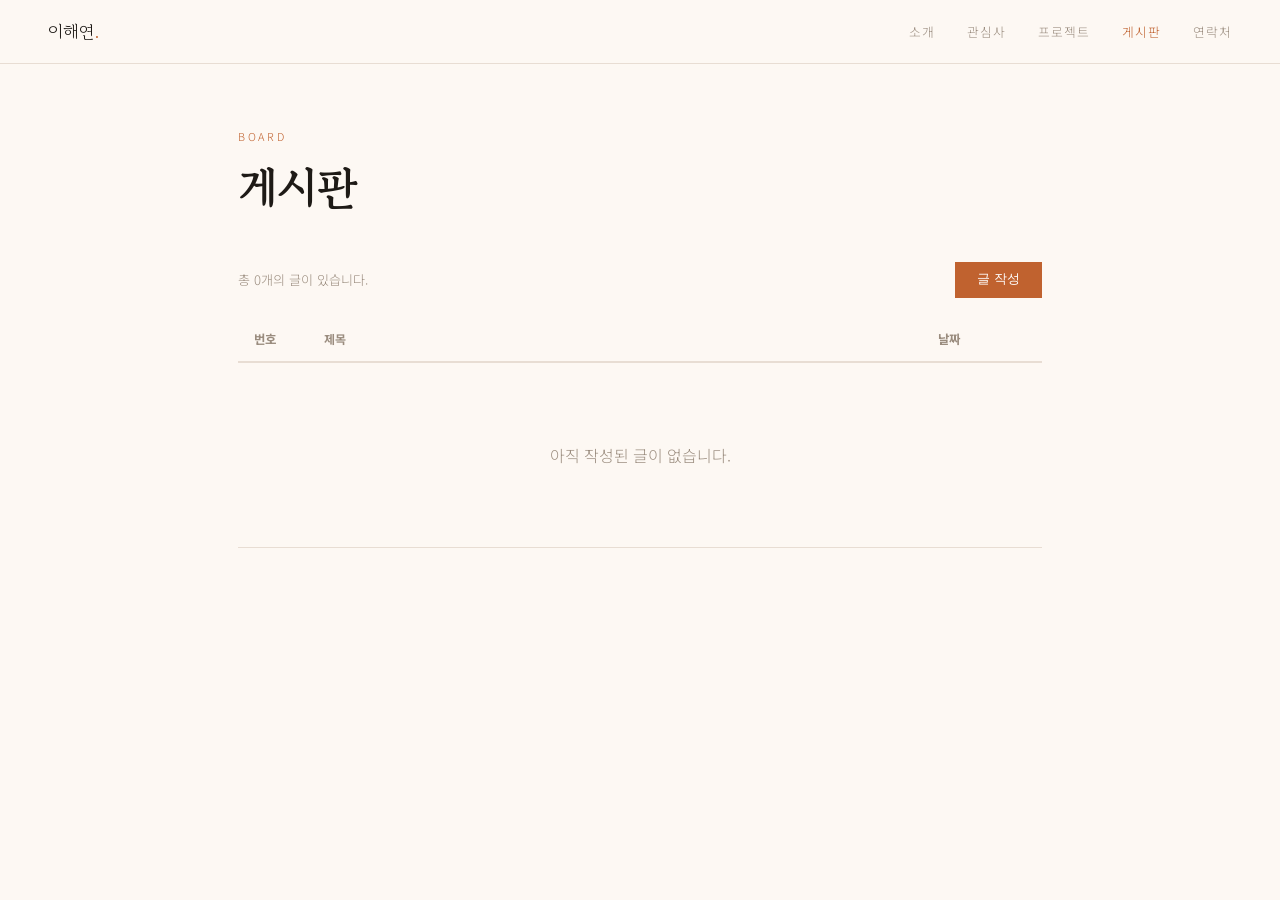
==== board.html @ 72ea4991 "Add files via upload" ====
<!DOCTYPE html>
<html lang="ko">
<head>
  <meta charset="UTF-8"/>
  <meta name="viewport" content="width=device-width, initial-scale=1.0"/>
  <title>게시판 — 이해연</title>
  <link href="https://fonts.googleapis.com/css2?family=Gowun+Batang:wght@400;700&family=Noto+Sans+KR:wght@300;400;500&display=swap" rel="stylesheet"/>
  <link rel="stylesheet" href="./boardstyle.css">
</head>
<body>

<nav>
  <a class="nav-logo" href="index.html">이해연<span>.</span></a>
  <div class="nav-links">
    <a href="index.html#about">소개</a>
    <a href="index.html#skills">관심사</a>
    <a href="index.html#projects">프로젝트</a>
    <a href="board.html" class="active">게시판</a>
    <a href="index.html#contact">연락처</a>
  </div>
</nav>

<div class="wrap">
  <div id="list-view">
    <p class="page-label">Board</p>
    <h1 class="page-title">게시판</h1>
    <div class="board-top">
      <span class="board-count">총 <span id="post-count">0</span>개의 글이 있습니다.</span>
      <button class="btn-write" onclick="openWrite()">글 작성</button>
    </div>
    <table>
      <thead><tr><th class="td-num">번호</th><th>제목</th><th class="td-date">날짜</th></tr></thead>
      <tbody id="post-tbody"></tbody>
    </table>
    <div class="board-empty" id="board-empty">아직 작성된 글이 없습니다.</div>
  </div>

  <div id="post-view" class="post-view">
    <p class="page-label">Post View</p>
    <div class="post-view-title" id="view-title"></div>
    <div class="post-view-meta" id="view-meta"></div>
    <div class="post-view-body" id="view-body"></div>
    <div class="view-btns">
      <button class="btn-back" onclick="closePost()">← 목록으로</button>
      <button class="btn-edit" id="edit-btn" style="padding:.6rem 1.4rem; border:1px solid #e8ddd3; background:#c0622f; color:#fff; font-size:.78rem; cursor:pointer;">수정하기</button>
      <button class="btn-delete" id="delete-btn">삭제하기</button>
    </div>
  </div>
</div>

<div class="modal-overlay" id="write-modal">
  <div class="modal">
    <button class="modal-close" onclick="closeWrite()" style="position:absolute; top:1rem; right:1rem; background:none; border:none; cursor:pointer;">✕</button>
    <div id="modal-title" style="font-family:'Gowun Batang'; font-size:1.4rem; margin-bottom:1.5rem;">글 작성</div>
    <input type="text" id="input-title" placeholder="제목을 입력하세요"/>
    <textarea id="input-body" placeholder="내용을 입력하세요" style="min-height:150px; resize:none;"></textarea>
    <div style="display:flex; justify-content:flex-end; gap:10px;">
      <button onclick="closeWrite()" class="btn-back">취소</button>
      <button onclick="submitPost()" class="btn-write">등록</button>
    </div>
  </div>
</div>

<script>
  let posts = [];
  let currentIdx = null; 
  let isEditMode = false; // 수정 모드 판별용 변수

  window.onload = function() {
    const saved = localStorage.getItem('my_posts');
    if (saved) {
      posts = JSON.parse(saved);
      renderList();
    }
  }

  function renderList() {
    const tbody = document.getElementById('post-tbody');
    const empty = document.getElementById('board-empty');
    document.getElementById('post-count').textContent = posts.length;
    
    if (posts.length === 0) {
      tbody.innerHTML = '';
      empty.style.display = 'block';
      return;
    }
    empty.style.display = 'none';
    
    tbody.innerHTML = posts.slice().reverse().map((p, i) => {
      const actualIdx = posts.length - 1 - i;
      return `
      <tr onclick="viewPost(${actualIdx})">
        <td class="td-num">${actualIdx + 1}</td>
        <td>${p.title}</td>
        <td class="td-date">${p.date}</td>
      </tr>`
    }).join('');
  }

  // 새 글 작성창 열기
  function openWrite() { 
    isEditMode = false;
    document.getElementById('modal-title').textContent = "글 작성";
    document.getElementById('input-title').value = '';
    document.getElementById('input-body').value = '';
    document.getElementById('write-modal').classList.add('open'); 
  }

  // 수정창 열기 (기존 내용 불러오기)
  function openEdit(idx) {
    isEditMode = true;
    currentIdx = idx;
    const p = posts[idx];
    
    document.getElementById('modal-title').textContent = "글 수정";
    document.getElementById('input-title').value = p.title;
    document.getElementById('input-body').value = p.body;
    document.getElementById('write-modal').classList.add('open');
  }

  function closeWrite() { 
    document.getElementById('write-modal').classList.remove('open');
  }

  function submitPost() {
    const title = document.getElementById('input-title').value.trim();
    const body = document.getElementById('input-body').value.trim();
    if (!title || !body) { alert('제목과 내용을 모두 입력해주세요.'); return; }

    const now = new Date();
    const dateStr = `${now.getFullYear()}.${String(now.getMonth()+1).padStart(2,'0')}.${String(now.getDate()).padStart(2,'0')}`;
    
    if (isEditMode) {
      // 수정 로직
      posts[currentIdx].title = title;
      posts[currentIdx].body = body;
      posts[currentIdx].date = dateStr + " (수정됨)";
    } else {
      // 신규 등록 로직
      posts.push({title, body, date: dateStr});
    }
    
    saveAndRender();
    closeWrite();
    
    if (isEditMode) {
      viewPost(currentIdx); // 수정 완료 후 바뀐 내용 바로 보여주기
    }
  }

  function viewPost(idx) {
    currentIdx = idx;
    const p = posts[idx];
    document.getElementById('view-title').textContent = p.title;
    document.getElementById('view-meta').textContent = p.date;
    document.getElementById('view-body').textContent = p.body;
    
    // 버튼 이벤트 연결
    document.getElementById('delete-btn').onclick = function() { deletePost(idx); };
    document.getElementById('edit-btn').onclick = function() { openEdit(idx); };

    document.getElementById('list-view').style.display = 'none';
    document.getElementById('post-view').classList.add('open');
  }

  function deletePost(idx) {
    if(confirm('정말 삭제하시겠습니까?')) {
      posts.splice(idx, 1);
      saveAndRender();
      closePost();
    }
  }

  function saveAndRender() {
    localStorage.setItem('my_posts', JSON.stringify(posts));
    renderList();
  }

  function closePost() {
    document.getElementById('list-view').style.display = 'block';
    document.getElementById('post-view').classList.remove('open');
  }
</script>
</body>
</html>
---- boardstyle.css ----
*,*::before,*::after{box-sizing:border-box;margin:0;padding:0}
    :root{--bg:#fdf8f3;--bg2:#f5ede2;--text:#1e1a16;--muted:#9a8c7e;--accent:#c0622f;--accent2:#e8a87c;--border:#e8ddd3;--surface:#fff}
    body{background:var(--bg);color:var(--text);font-family:'Noto Sans KR',sans-serif;font-weight:300;min-height:100vh}

    nav{position:fixed;top:0;left:0;right:0;z-index:100;display:flex;justify-content:space-between;align-items:center;padding:1.2rem 3rem;background:rgba(253,248,243,0.9);backdrop-filter:blur(12px);border-bottom:1px solid var(--border)}
    .nav-logo{font-family:'Gowun Batang',serif;font-size:1.1rem;color:var(--text);text-decoration:none}
    .nav-logo span{color:var(--accent)}
    .nav-links{display:flex;gap:2rem}
    .nav-links a{color:var(--muted);text-decoration:none;font-size:.8rem;letter-spacing:.08em;transition:color .2s}
    .nav-links a:hover{color:var(--accent)}
    .nav-links a.active{color:var(--accent)}

    .wrap{max-width:900px;margin:0 auto;padding:8rem 3rem 5rem}
    .page-label{font-size:.68rem;letter-spacing:.25em;text-transform:uppercase;color:var(--accent);margin-bottom:1rem}
    .page-title{font-family:'Gowun Batang',serif;font-size:clamp(1.8rem,3.5vw,2.8rem);line-height:1.2;margin-bottom:3rem}

    .board-top{display:flex;justify-content:space-between;align-items:center;margin-bottom:1.2rem}
    .board-count{font-size:.82rem;color:var(--muted)}
    .btn-write{padding:.6rem 1.4rem;background:var(--accent);color:#fff;border:none;font-size:.8rem;font-weight:500;cursor:pointer}

    table{width:100%;border-collapse:collapse}
    th{font-size:.75rem;color:var(--muted);padding:.8rem 1rem;border-bottom:2px solid var(--border);text-align:left}
    td{padding:1rem;border-bottom:1px solid var(--border);font-size:.88rem}
    
    /* 킹받는 번호 세로 정렬 해결: width를 넉넉히 잡고 white-space 방지 */
    .td-num{color:var(--muted);font-size:.78rem;width:70px; white-space: nowrap;}
    .td-date{color:var(--muted);font-size:.78rem;width:120px; white-space: nowrap;}
    
    tr:hover td{background:var(--bg2);cursor:pointer}
    .board-empty{text-align:center;padding:5rem;color:var(--muted);border-bottom:1px solid var(--border)}

    /* 상세보기 */
    .post-view{display:none}
    .post-view.open{display:block}
    .post-view-title{font-family:'Gowun Batang',serif;font-size:1.8rem;margin-bottom:.5rem}
    .post-view-meta{font-size:.78rem;color:var(--muted);padding-bottom:1rem;border-bottom:1px solid var(--border);margin-bottom:1.8rem}
    .post-view-body{font-size:.92rem;color:var(--muted);line-height:2.1;white-space:pre-wrap; min-height: 200px;}
    
    .view-btns{display:flex; gap:10px; margin-top:2.5rem;}
    .btn-back, .btn-delete{padding:.6rem 1.2rem; border:1px solid var(--border); background:none; color:var(--muted); font-size:.78rem; cursor:pointer;}
    .btn-delete:hover{border-color:#e74c3c; color:#e74c3c;}
    .btn-back:hover{border-color:var(--accent); color:var(--accent)}

    /* 모달 */
    .modal-overlay{display:none;position:fixed;inset:0;background:rgba(30,26,22,.35);z-index:200;align-items:center;justify-content:center}
    .modal-overlay.open{display:flex}
    .modal{background:var(--surface);width:100%;max-width:520px;padding:2.5rem;position:relative}
    .modal input, .modal textarea{width:100%;border:1px solid var(--border);background:var(--bg);padding:.75rem 1rem;margin-bottom:1rem;outline:none}
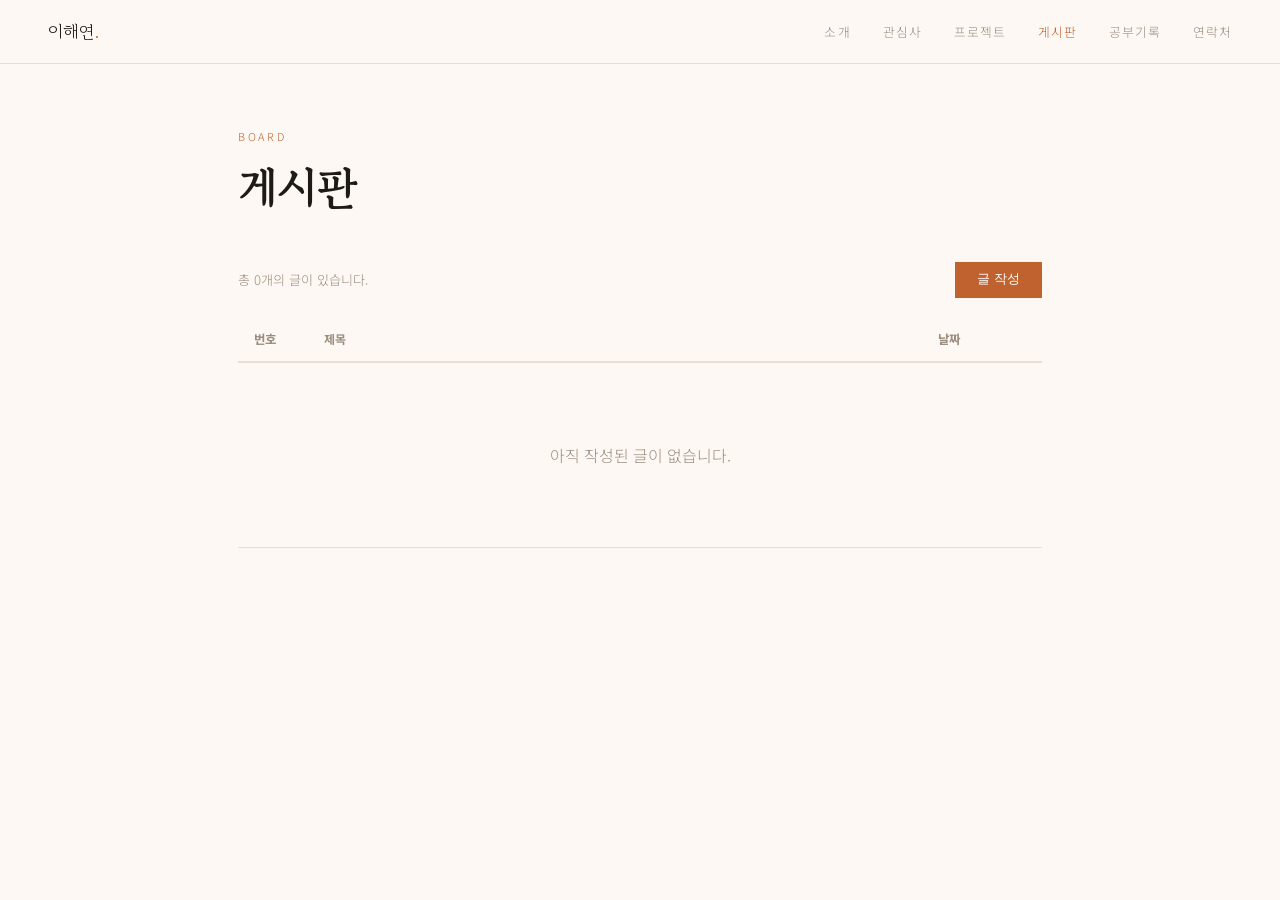
==== commit da46b266: "Add files via upload" ====
--- a/board.html
+++ b/board.html
@@ -10,13 +10,14 @@
 <body>
 
 <nav>
-  <a class="nav-logo" href="index.html">이해연<span>.</span></a>
+  <a class="nav-logo" href="./main.html">이해연<span>.</span></a>
   <div class="nav-links">
-    <a href="index.html#about">소개</a>
-    <a href="index.html#skills">관심사</a>
-    <a href="index.html#projects">프로젝트</a>
+    <a href="main.html#about">소개</a>
+    <a href="main.html#skills">관심사</a>
+    <a href="main.html#projects">프로젝트</a>
     <a href="board.html" class="active">게시판</a>
-    <a href="index.html#contact">연락처</a>
+    <a href="./study.html">공부기록</a>
+    <a href="main.html#contact">연락처</a>
   </div>
 </nav>
 
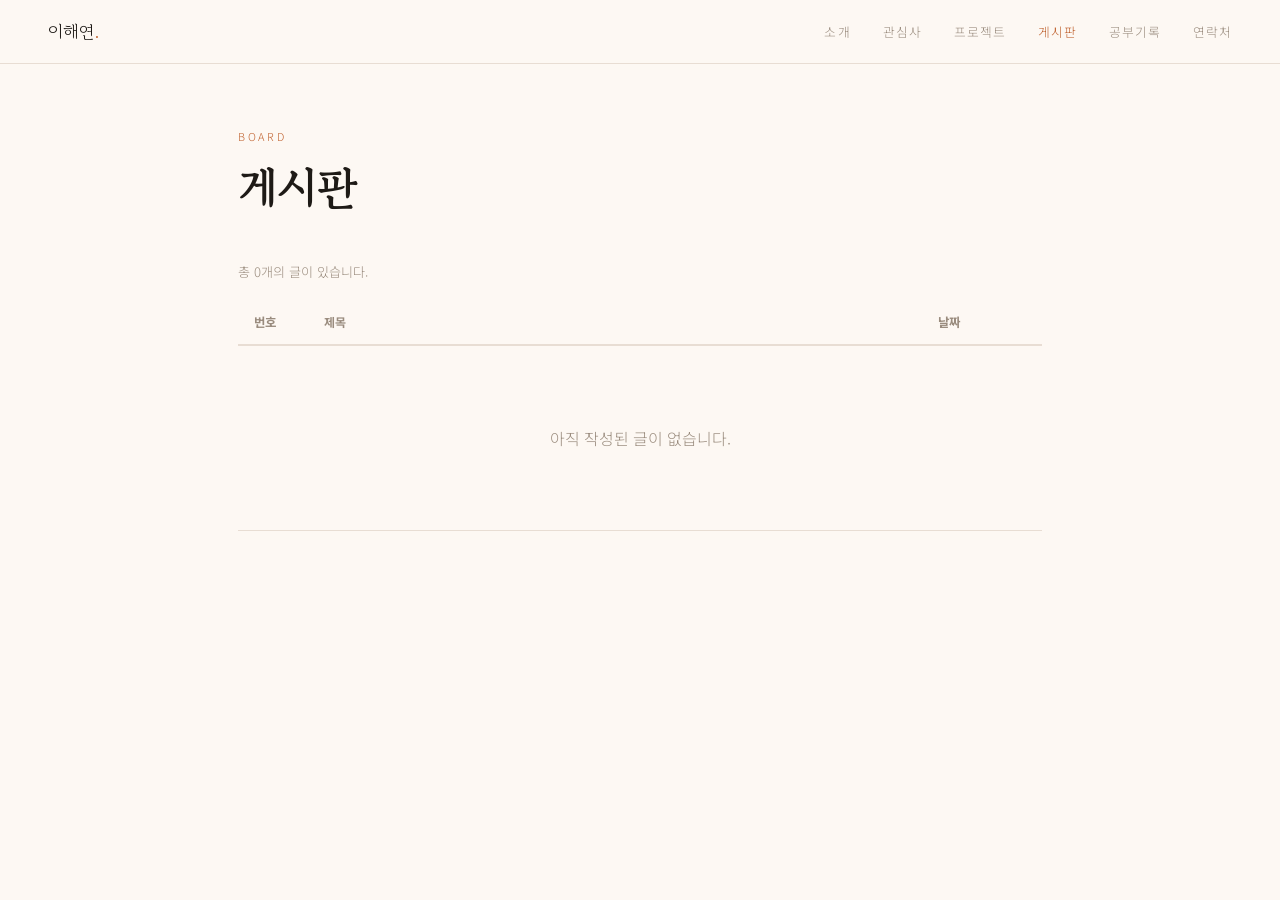
==== commit 02ded477: "Add files via upload" ====
--- a/board.html
+++ b/board.html
@@ -10,14 +10,14 @@
 <body>
 
 <nav>
-  <a class="nav-logo" href="./main.html">이해연<span>.</span></a>
+  <a class="nav-logo" href="./index.html">이해연<span>.</span></a>
   <div class="nav-links">
-    <a href="main.html#about">소개</a>
-    <a href="main.html#skills">관심사</a>
-    <a href="main.html#projects">프로젝트</a>
+    <a href="index.html#about">소개</a>
+    <a href="index.html#skills">관심사</a>
+    <a href="index.html#projects">프로젝트</a>
     <a href="board.html" class="active">게시판</a>
     <a href="./study.html">공부기록</a>
-    <a href="main.html#contact">연락처</a>
+    <a href="index.html#contact">연락처</a>
   </div>
 </nav>
 
@@ -181,6 +181,9 @@
     document.getElementById('list-view').style.display = 'block';
     document.getElementById('post-view').classList.remove('open');
   }
+  if (localStorage.getItem('isLoggedIn') !== 'true') {
+  document.querySelector('.btn-write').style.display = 'none';
+}
 </script>
 </body>
 </html>
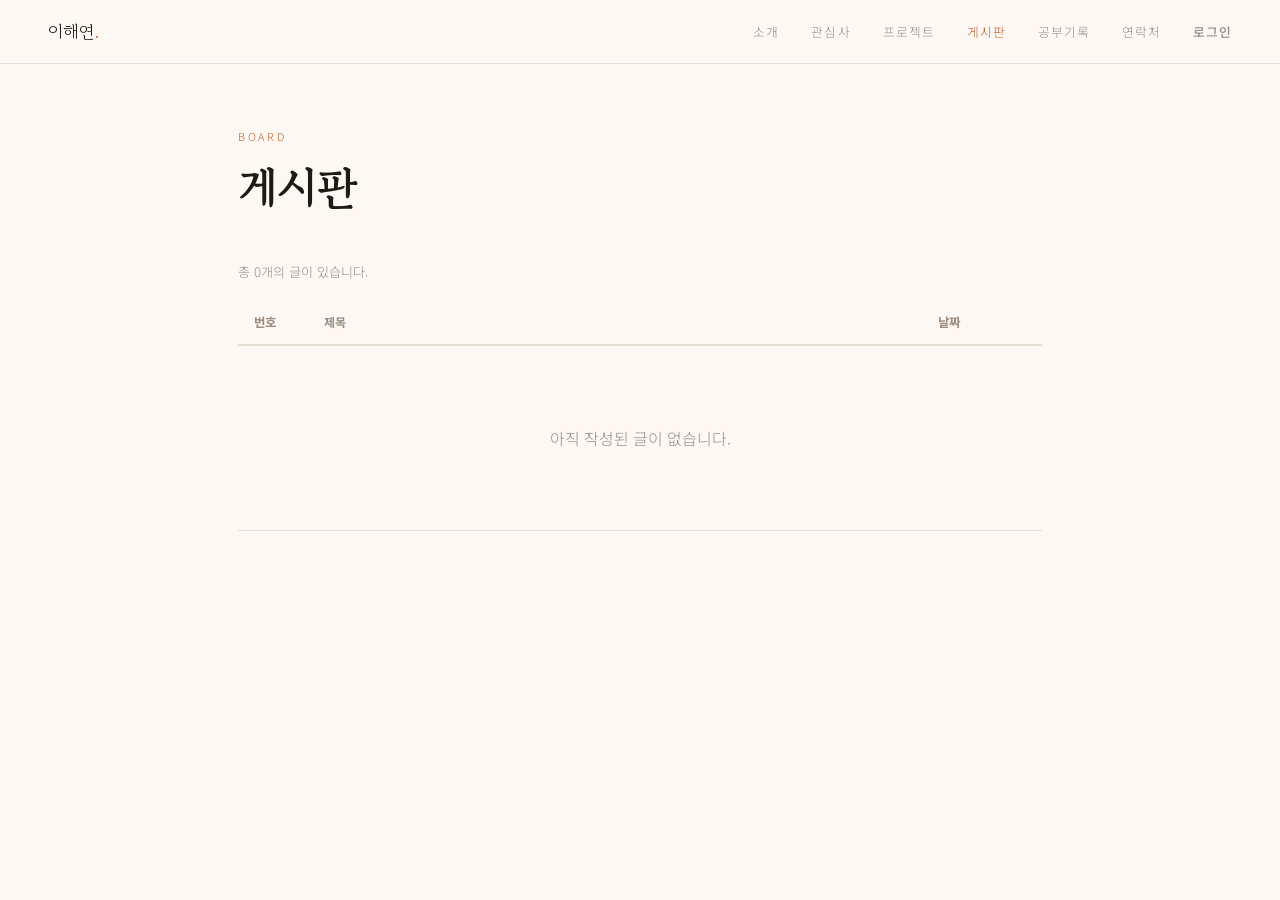
==== commit 91bbc683: "Add files via upload" ====
--- a/board.html
+++ b/board.html
@@ -6,6 +6,34 @@
   <title>게시판 — 이해연</title>
   <link href="https://fonts.googleapis.com/css2?family=Gowun+Batang:wght@400;700&family=Noto+Sans+KR:wght@300;400;500&display=swap" rel="stylesheet"/>
   <link rel="stylesheet" href="./boardstyle.css">
+  <style>
+    /* ==========================================================================
+       [통일] 마크다운 및 커스텀 스타일 렌더링 서식
+       ========================================================================== */
+    .post-view-body {
+      font-family: 'Noto Sans KR', -apple-system, BlinkMacSystemFont, sans-serif;
+      font-size: 0.95rem;
+      color: var(--text);
+      line-height: 1.75;
+      word-wrap: break-word;
+    }
+
+    .post-view-body strong {
+      font-weight: 700;
+      color: var(--accent) !important;
+    }
+    .post-view-body em {
+      font-style: italic;
+      color: inherit;
+    }
+    .post-view-body u {
+      text-decoration: underline;
+      text-underline-position: under;
+    }
+    
+    .btn-auth { cursor: pointer; color: var(--muted) !important; font-weight: 500; }
+    .btn-auth:hover { color: var(--accent) !important; }
+  </style>
 </head>
 <body>
 
@@ -18,6 +46,7 @@
     <a href="board.html" class="active">게시판</a>
     <a href="./study.html">공부기록</a>
     <a href="index.html#contact">연락처</a>
+    <a id="auth-btn" class="btn-auth">로그인</a>
   </div>
 </nav>
 
@@ -27,7 +56,7 @@
     <h1 class="page-title">게시판</h1>
     <div class="board-top">
       <span class="board-count">총 <span id="post-count">0</span>개의 글이 있습니다.</span>
-      <button class="btn-write" onclick="openWrite()">글 작성</button>
+      <button class="btn-write" id="main-write-btn" onclick="openWrite()" style="display: none;">글 작성</button>
     </div>
     <table>
       <thead><tr><th class="td-num">번호</th><th>제목</th><th class="td-date">날짜</th></tr></thead>
@@ -43,8 +72,8 @@
     <div class="post-view-body" id="view-body"></div>
     <div class="view-btns">
       <button class="btn-back" onclick="closePost()">← 목록으로</button>
-      <button class="btn-edit" id="edit-btn" style="padding:.6rem 1.4rem; border:1px solid #e8ddd3; background:#c0622f; color:#fff; font-size:.78rem; cursor:pointer;">수정하기</button>
-      <button class="btn-delete" id="delete-btn">삭제하기</button>
+      <button class="btn-edit" id="edit-btn" style="display:none; padding:.6rem 1.4rem; border:1px solid #e8ddd3; background:#c0622f; color:#fff; font-size:.78rem; cursor:pointer;">수정하기</button>
+      <button class="btn-delete" id="delete-btn" style="display:none;">삭제하기</button>
     </div>
   </div>
 </div>
@@ -54,7 +83,7 @@
     <button class="modal-close" onclick="closeWrite()" style="position:absolute; top:1rem; right:1rem; background:none; border:none; cursor:pointer;">✕</button>
     <div id="modal-title" style="font-family:'Gowun Batang'; font-size:1.4rem; margin-bottom:1.5rem;">글 작성</div>
     <input type="text" id="input-title" placeholder="제목을 입력하세요"/>
-    <textarea id="input-body" placeholder="내용을 입력하세요" style="min-height:150px; resize:none;"></textarea>
+    <textarea id="input-body" placeholder="내용을 입력하세요. (**굵게**, _밑줄_, /기울임/ 문법 적용 시 기호는 자동으로 제거됩니다.)" style="min-height:200px; resize:vertical;"></textarea>
     <div style="display:flex; justify-content:flex-end; gap:10px;">
       <button onclick="closeWrite()" class="btn-back">취소</button>
       <button onclick="submitPost()" class="btn-write">등록</button>
@@ -65,14 +94,67 @@
 <script>
   let posts = [];
   let currentIdx = null; 
-  let isEditMode = false; // 수정 모드 판별용 변수
+  let isEditMode = false;
+  
+  const isLoggedIn = localStorage.getItem('isLoggedIn') === 'true';
 
   window.onload = function() {
+    if (isLoggedIn) {
+      document.getElementById('main-write-btn').style.display = 'block';
+    }
+
     const saved = localStorage.getItem('my_posts');
     if (saved) {
       posts = JSON.parse(saved);
       renderList();
     }
+    updateAuthUI();
+  }
+
+  function updateAuthUI() {
+    const authBtn = document.getElementById('auth-btn');
+    if (isLoggedIn) {
+      authBtn.textContent = '로그아웃';
+      authBtn.onclick = function() {
+        if (confirm('로그아웃 하시겠습니까?')) {
+          localStorage.removeItem('isLoggedIn');
+          localStorage.removeItem('userRole');
+          alert('로그아웃 되었습니다.');
+          window.location.reload();
+        }
+      };
+    } else {
+      authBtn.textContent = '로그인';
+      authBtn.onclick = function() {
+        window.location.href = "./login.html";
+      };
+    }
+  }
+
+  // 기호를 완벽히 정제하여 가공하는 단독 파서 함수
+  function parseContent(text) {
+    if(!text) return "";
+    
+    // 1. HTML 엔티티 이스케이프
+    let escaped = text
+      .replace(/&/g, "&amp;")
+      .replace(/</g, "&lt;")
+      .replace(/>/g, "&gt bridge;");
+
+    // 2. **굵게** 처리
+    escaped = escaped.replace(/\*\*([^\*]+?)\*\*/g, '<strong>$1</strong>');
+    
+    // 3. //기울임// 처리 (복수 기호 우선)
+    escaped = escaped.replace(/\/\/([^\/]+?)\/\//g, '<em>$1</em>');
+    
+    // 4. /기울임/ 처리 (태그 안의 슬래시 오작동 방지를 위해 < > 가 없는 문자열만 매칭)
+    escaped = escaped.replace(/\/([^<>\/]+?)\//g, '<em>$1</em>');
+    
+    // 5. _밑줄_ 처리
+    escaped = escaped.replace(/_([^_]+?)_/g, '<u>$1</u>');
+    
+    // 6. 줄바꿈 변환
+    return escaped.replace(/\n/g, '<br>');
   }
 
   function renderList() {
@@ -98,8 +180,8 @@
     }).join('');
   }
 
-  // 새 글 작성창 열기
   function openWrite() { 
+    if (!isLoggedIn) { alert('로그인 후 이용 가능합니다.'); return; }
     isEditMode = false;
     document.getElementById('modal-title').textContent = "글 작성";
     document.getElementById('input-title').value = '';
@@ -107,12 +189,11 @@
     document.getElementById('write-modal').classList.add('open'); 
   }
 
-  // 수정창 열기 (기존 내용 불러오기)
   function openEdit(idx) {
+    if (!isLoggedIn) return;
     isEditMode = true;
     currentIdx = idx;
     const p = posts[idx];
-    
     document.getElementById('modal-title').textContent = "글 수정";
     document.getElementById('input-title').value = p.title;
     document.getElementById('input-body').value = p.body;
@@ -124,29 +205,25 @@
   }
 
   function submitPost() {
+    if (!isLoggedIn) return;
     const title = document.getElementById('input-title').value.trim();
-    const body = document.getElementById('input-body').value.trim();
-    if (!title || !body) { alert('제목과 내용을 모두 입력해주세요.'); return; }
+    const body = document.getElementById('input-body').value; 
+    if (!title || !body.trim()) { alert('제목과 내용을 모두 입력해주세요.'); return; }
 
     const now = new Date();
     const dateStr = `${now.getFullYear()}.${String(now.getMonth()+1).padStart(2,'0')}.${String(now.getDate()).padStart(2,'0')}`;
     
     if (isEditMode) {
-      // 수정 로직
       posts[currentIdx].title = title;
       posts[currentIdx].body = body;
       posts[currentIdx].date = dateStr + " (수정됨)";
     } else {
-      // 신규 등록 로직
       posts.push({title, body, date: dateStr});
     }
     
     saveAndRender();
     closeWrite();
-    
-    if (isEditMode) {
-      viewPost(currentIdx); // 수정 완료 후 바뀐 내용 바로 보여주기
-    }
+    if (isEditMode) viewPost(currentIdx); 
   }
 
   function viewPost(idx) {
@@ -154,17 +231,28 @@
     const p = posts[idx];
     document.getElementById('view-title').textContent = p.title;
     document.getElementById('view-meta').textContent = p.date;
-    document.getElementById('view-body').textContent = p.body;
-    
-    // 버튼 이벤트 연결
-    document.getElementById('delete-btn').onclick = function() { deletePost(idx); };
-    document.getElementById('edit-btn').onclick = function() { openEdit(idx); };
+    
+    document.getElementById('view-body').innerHTML = parseContent(p.body);
+    
+    const editBtn = document.getElementById('edit-btn');
+    const deleteBtn = document.getElementById('delete-btn');
+    
+    if (isLoggedIn) {
+      editBtn.style.display = 'inline-block';
+      deleteBtn.style.display = 'inline-block';
+      editBtn.onclick = function() { openEdit(idx); };
+      deleteBtn.onclick = function() { deletePost(idx); };
+    } else {
+      editBtn.style.display = 'none';
+      deleteBtn.style.display = 'none';
+    }
 
     document.getElementById('list-view').style.display = 'none';
     document.getElementById('post-view').classList.add('open');
   }
 
   function deletePost(idx) {
+    if (!isLoggedIn) return;
     if(confirm('정말 삭제하시겠습니까?')) {
       posts.splice(idx, 1);
       saveAndRender();
@@ -181,9 +269,6 @@
     document.getElementById('list-view').style.display = 'block';
     document.getElementById('post-view').classList.remove('open');
   }
-  if (localStorage.getItem('isLoggedIn') !== 'true') {
-  document.querySelector('.btn-write').style.display = 'none';
-}
 </script>
 </body>
 </html>
--- a/boardstyle.css
+++ b/boardstyle.css
@@ -34,7 +34,7 @@
     .post-view.open{display:block}
     .post-view-title{font-family:'Gowun Batang',serif;font-size:1.8rem;margin-bottom:.5rem}
     .post-view-meta{font-size:.78rem;color:var(--muted);padding-bottom:1rem;border-bottom:1px solid var(--border);margin-bottom:1.8rem}
-    .post-view-body{font-size:.92rem;color:var(--muted);line-height:2.1;white-space:pre-wrap; min-height: 200px;}
+    .post-view-body{font-size:.92rem;color:var(--muted);line-height:2.1; min-height: 200px;}
     
     .view-btns{display:flex; gap:10px; margin-top:2.5rem;}
     .btn-back, .btn-delete{padding:.6rem 1.2rem; border:1px solid var(--border); background:none; color:var(--muted); font-size:.78rem; cursor:pointer;}
